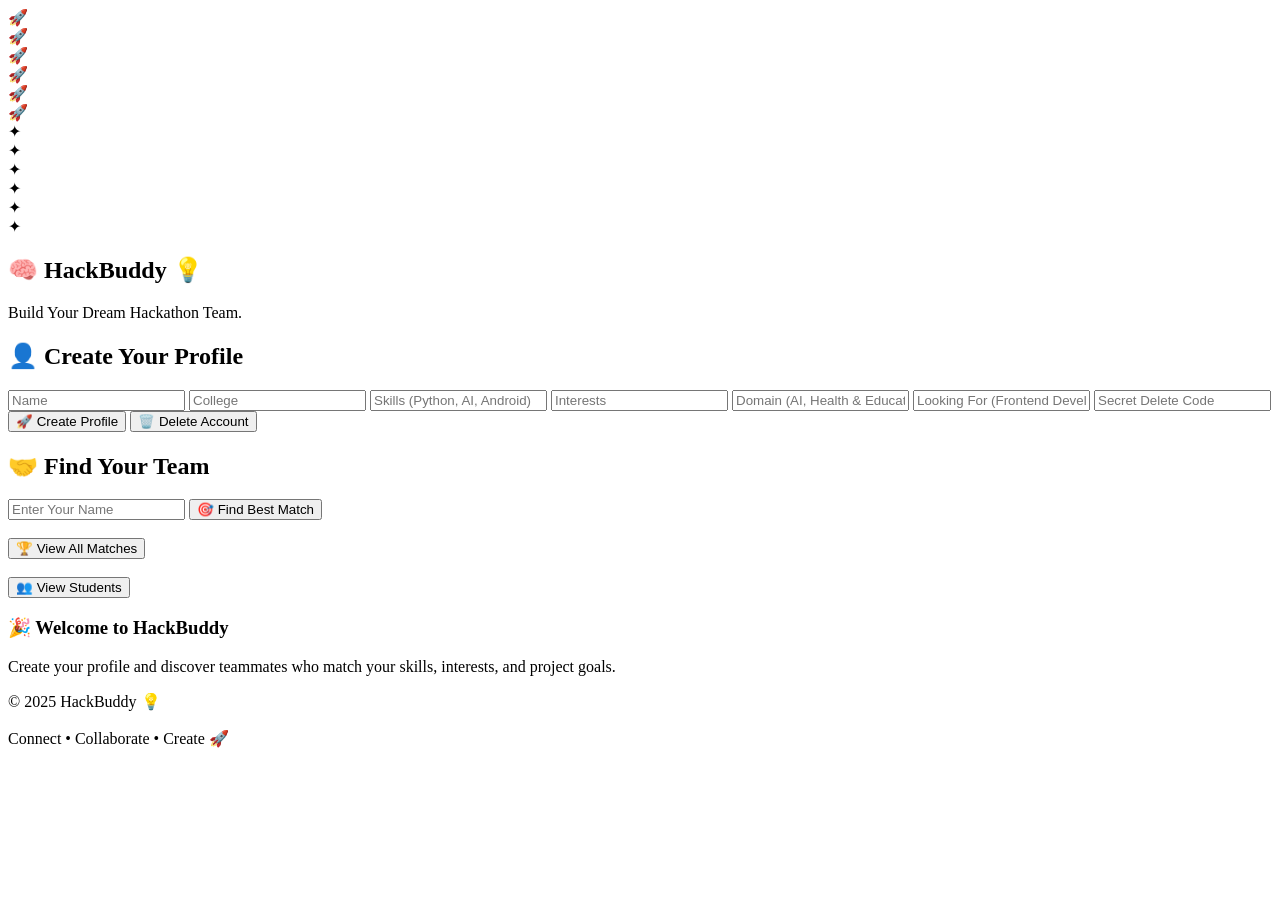
==== frontend/index.html @ 85be6385 "Fixed delete code registration" ====
<!DOCTYPE html>
<html lang="en">

<head>
    <meta charset="UTF-8">
    <meta name="viewport" content="width=device-width, initial-scale=1.0">
    <title>HackBuddy</title>

    <link rel="stylesheet" href="/static/style.css">
</head>

<body>

    <!-- Background -->

    <div class="background">

        <div class="rocket r1">🚀</div>
        <div class="rocket r2">🚀</div>
        <div class="rocket r3">🚀</div>
        <div class="rocket r4">🚀</div>
        <div class="rocket r5">🚀</div>
        <div class="rocket r6">🚀</div>

        <div class="star s1">✦</div>
        <div class="star s2">✦</div>
        <div class="star s3">✦</div>
        <div class="star s4">✦</div>
        <div class="star s5">✦</div>
        <div class="star s6">✦</div>

    </div>

    <!-- Hero -->

    <section class="hero">

        <h1>🧠 HackBuddy 💡</h1>

        <p>Build Your Dream Hackathon Team.</p>

    </section>

    <!-- Create Profile -->

    <div class="card">

        <h2>👤 Create Your Profile</h2>

        <input
            id="name"
            type="text"
            placeholder="Name">

        <input
            id="college"
            type="text"
            placeholder="College">

        <input
            id="skills"
            type="text"
            placeholder="Skills (Python, AI, Android)">

        <input
            id="interests"
            type="text"
            placeholder="Interests">

        
        <input
            id="domain"
            type="text"
            placeholder="Domain (AI, Health & Education, Environment, Sports)">

        <input
            id="lookingFor"
            type="text"
            placeholder="Looking For (Frontend Developer, UI/UX Designer, AI Engineer)">
        <input
            id="deleteCode"
            type="password"
            placeholder="Secret Delete Code">

        <button onclick="registerUser()">
            🚀 Create Profile
        </button>
        <button type="button" onclick="deleteStudent()">
           🗑️ Delete Account
        </button>

    </div>

    <!-- Find Team -->

    <div class="card">

    <h2>🤝 Find Your Team</h2>

    <input
        id="searchName"
        type="text"
        placeholder="Enter Your Name">

    <button onclick="findMatch()">
        🎯 Find Best Match
    </button>

    <br><br>

    <button onclick="findAllMatches()">
        🏆 View All Matches
    </button>

    <br><br>

    <button onclick="viewStudents()">
        👥 View Students
    </button>
    
</div>

    <!-- Results -->

    <div id="results">

        <div class="result-box">

            <h3>🎉 Welcome to HackBuddy</h3>

            <p>
                Create your profile and discover
                teammates who match your skills,
                interests, and project goals.
            </p>

        </div>

    </div>

    <!-- Footer -->

    <footer>

        © 2025 HackBuddy 💡

        <br><br>

        Connect • Collaborate • Create 🚀

    </footer>

    <script src="/static/script.js"></script>

</body>

</html>
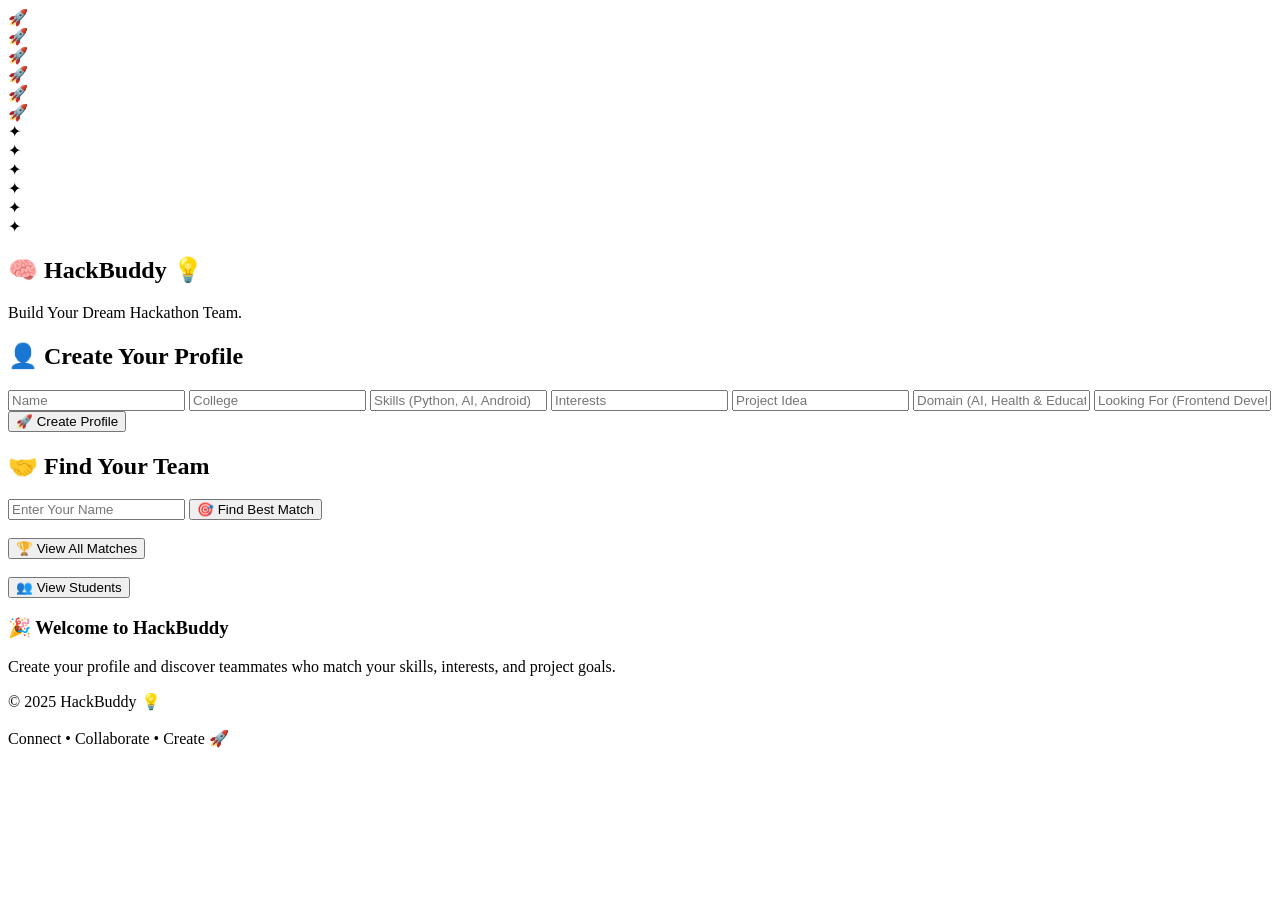
==== commit 922ede30: "Rollback to stable version" ====
--- a/frontend/index.html
+++ b/frontend/index.html
@@ -67,7 +67,11 @@
             type="text"
             placeholder="Interests">
 
-        
+        <input
+            id="projectIdea"
+            type="text"
+            placeholder="Project Idea">
+
         <input
             id="domain"
             type="text"
@@ -77,16 +81,9 @@
             id="lookingFor"
             type="text"
             placeholder="Looking For (Frontend Developer, UI/UX Designer, AI Engineer)">
-        <input
-            id="deleteCode"
-            type="password"
-            placeholder="Secret Delete Code">
 
         <button onclick="registerUser()">
             🚀 Create Profile
-        </button>
-        <button type="button" onclick="deleteStudent()">
-           🗑️ Delete Account
         </button>
 
     </div>
@@ -95,30 +92,30 @@
 
     <div class="card">
 
-    <h2>🤝 Find Your Team</h2>
+        <h2>🤝 Find Your Team</h2>
 
-    <input
-        id="searchName"
-        type="text"
-        placeholder="Enter Your Name">
+        <input
+            id="searchName"
+            type="text"
+            placeholder="Enter Your Name">
 
-    <button onclick="findMatch()">
-        🎯 Find Best Match
-    </button>
+        <button onclick="findMatch()">
+            🎯 Find Best Match
+        </button>
 
-    <br><br>
+        <br><br>
 
-    <button onclick="findAllMatches()">
-        🏆 View All Matches
-    </button>
+        <button onclick="findAllMatches()">
+            🏆 View All Matches
+        </button>
 
-    <br><br>
+        <br><br>
 
-    <button onclick="viewStudents()">
-        👥 View Students
-    </button>
-    
-</div>
+        <button onclick="viewStudents()">
+            👥 View Students
+        </button>
+
+    </div>
 
     <!-- Results -->
 
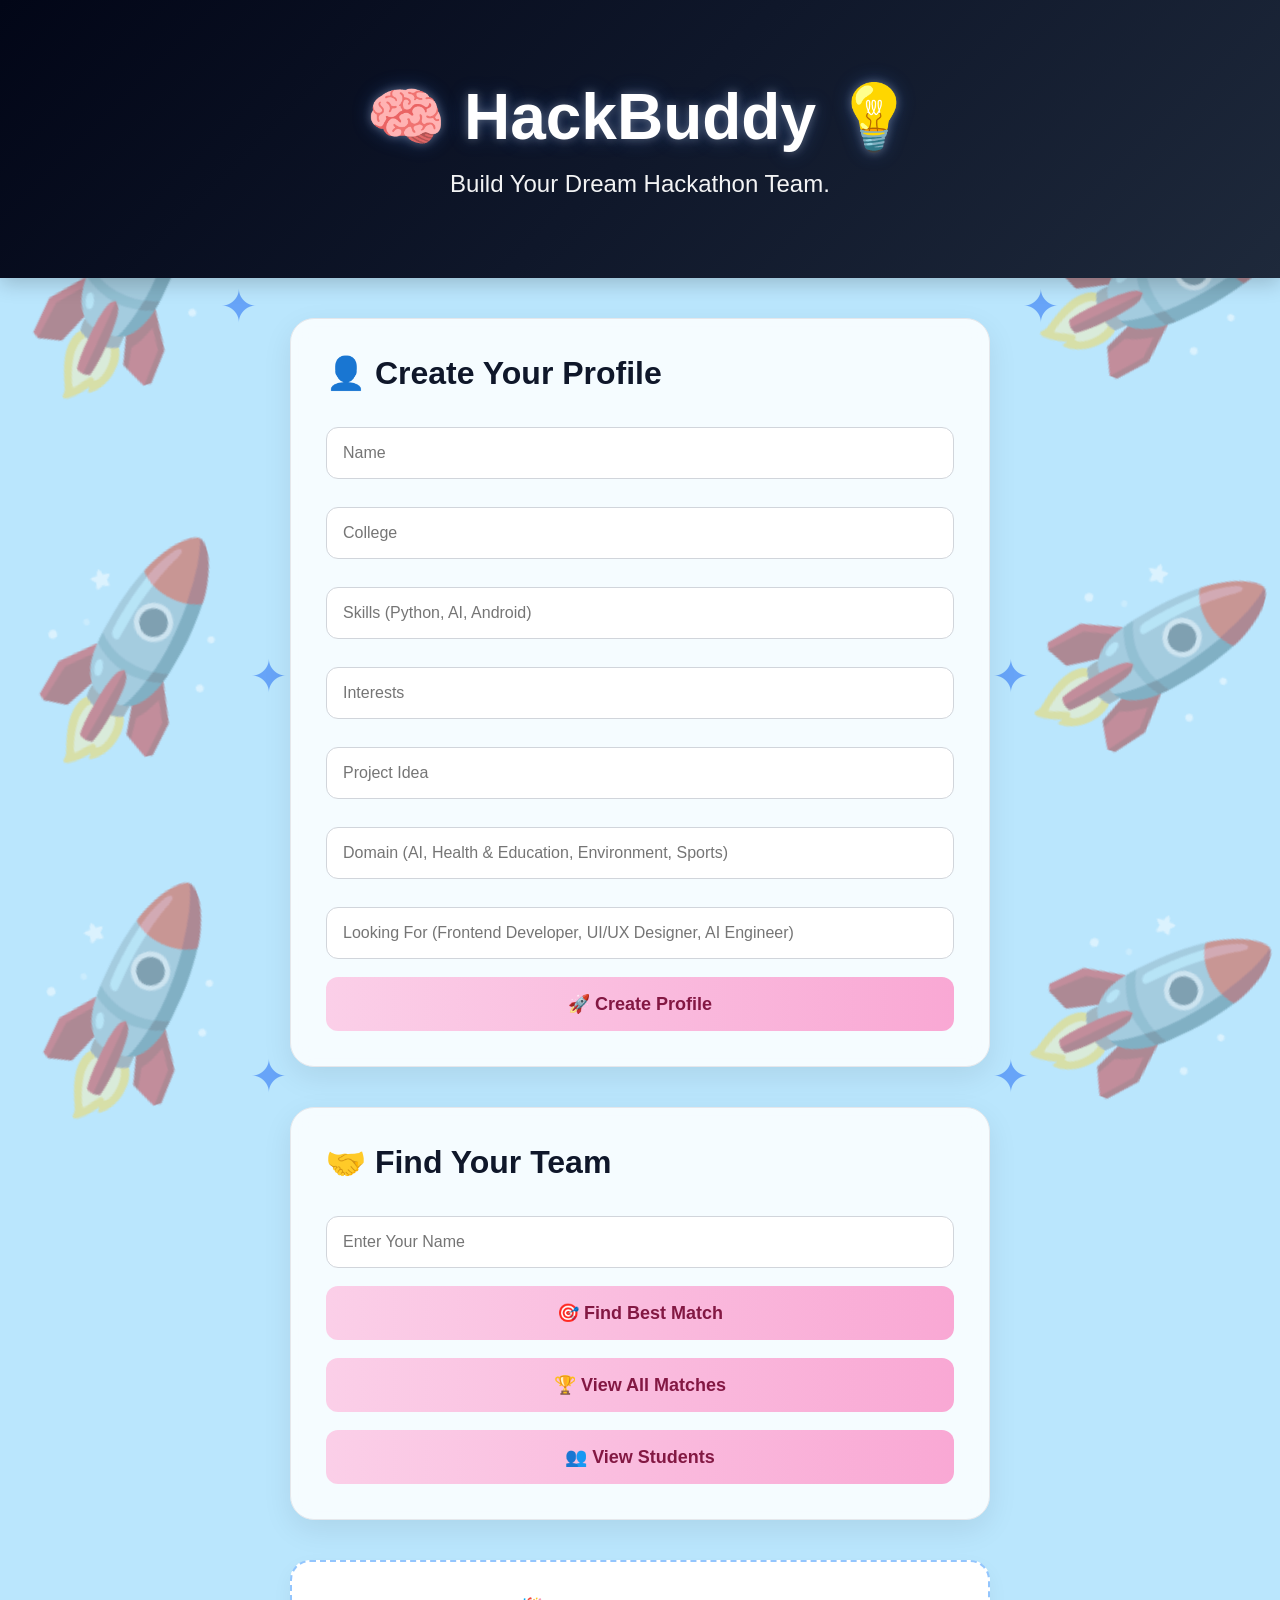
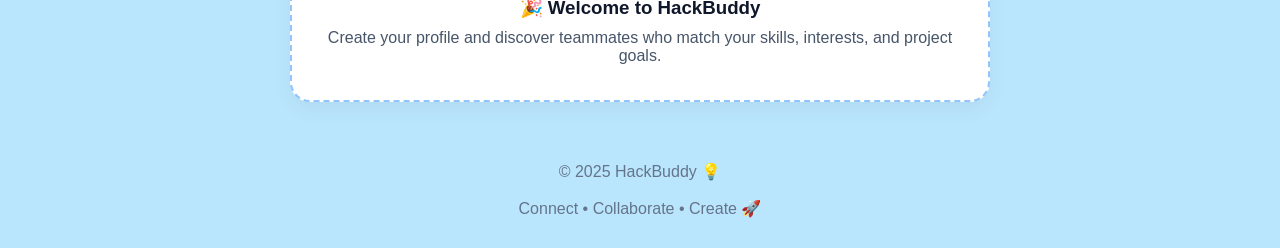
==== commit 888a32a1: "fixed static lines" ====
--- a/frontend/index.html
+++ b/frontend/index.html
@@ -6,10 +6,11 @@
     <meta name="viewport" content="width=device-width, initial-scale=1.0">
     <title>HackBuddy</title>
 
-    <link rel="stylesheet" href="/static/style.css">
+    <link rel="stylesheet" href="style.css">
 </head>
 
 <body>
+
 
     <!-- Background -->
 
@@ -147,7 +148,7 @@
 
     </footer>
 
-    <script src="/static/script.js"></script>
+    <script src="script.js"></script>
 
 </body>
 
--- a/frontend/style.css
+++ b/frontend/style.css
@@ -0,0 +1,323 @@
+*{
+    margin:0;
+    padding:0;
+    box-sizing:border-box;
+}
+
+body{
+    font-family:'Segoe UI', sans-serif;
+    background:#bae6fd;
+    min-height:100vh;
+    position:relative;
+    overflow-x:hidden;
+}
+
+/* =======================
+   BACKGROUND
+======================= */
+
+.background{
+    position:fixed;
+    inset:0;
+    z-index:-1;
+    pointer-events:none;
+}
+
+/* Rockets */
+
+.rocket{
+    position:absolute;
+    font-size:180px;
+    opacity:0.48;
+    color:#2563eb;
+}
+
+/* Left Side */
+
+.r1{
+    top:180px;
+    left:10px;
+    transform:rotate(-20deg);
+}
+
+.r3{
+    top:550px;
+    left:20px;
+    transform:rotate(-15deg);
+}
+
+.r5{
+    top:900px;
+    left:20px;
+    transform:rotate(-20deg);
+}
+
+/* Right Side */
+
+.r2{
+    top:180px;
+    right:10px;
+    transform:rotate(20deg);
+}
+
+.r4{
+    top:550px;
+    right:20px;
+    transform:rotate(15deg);
+}
+
+.r6{
+    top:900px;
+    right:20px;
+    transform:rotate(20deg);
+}
+
+/* Stars */
+
+.star{
+    position:absolute;
+    color:#3b82f6;
+    opacity:0.65;
+    font-size:45px;
+}
+
+.s1{
+    top:280px;
+    left:220px;
+}
+
+.s2{
+    top:280px;
+    right:220px;
+}
+
+.s3{
+    top:650px;
+    left:250px;
+}
+
+.s4{
+    top:650px;
+    right:250px;
+}
+
+.s5{
+    top:1050px;
+    left:250px;
+}
+
+.s6{
+    top:1050px;
+    right:250px;
+}
+
+
+/* =======================
+   HERO
+======================= */
+
+.hero{
+    background:linear-gradient(
+        135deg,
+        #020617,
+        #0f172a,
+        #1e293b
+    );
+
+    color:white;
+    text-align:center;
+    padding:80px 20px;
+
+    box-shadow:
+        0 5px 20px rgba(0,0,0,0.2);
+}
+.hero h1{
+    font-size:64px;
+    font-weight:800;
+    margin-bottom:15px;
+
+    text-shadow:
+        0 0 10px rgba(255,255,255,0.3),
+        0 0 20px rgba(59,130,246,0.3);
+}
+
+
+.hero p{
+    font-size:24px;
+    opacity:0.95;
+}
+
+/* =======================
+   CARDS
+======================= */
+
+.card{
+    background:rgba(255,255,255,0.85);
+
+    backdrop-filter:blur(10px);
+
+    width:90%;
+    max-width:700px;
+
+    margin:40px auto;
+
+    padding:35px;
+
+    border-radius:24px;
+
+    box-shadow:
+        0px 10px 30px rgba(0,0,0,0.08);
+
+    border:1px solid #e5e7eb;
+
+    transition:0.3s;
+}
+.card:hover{
+
+    transform:translateY(-5px);
+
+}
+.card h2{
+    color:#0f172a;
+    font-size:32px;
+    margin-bottom:25px;
+}
+
+/* =======================
+   INPUTS
+======================= */
+
+input{
+    width:100%;
+
+    padding:16px;
+
+    margin-top:10px;
+    margin-bottom:18px;
+
+    border:1px solid #d1d5db;
+
+    border-radius:12px;
+
+    font-size:16px;
+
+    transition:0.3s;
+}
+
+input:focus{
+    outline:none;
+
+    border-color:#2563eb;
+
+    box-shadow:
+        0 0 12px rgba(37,99,235,0.25);
+}
+
+/* =======================
+   BUTTONS
+======================= */
+button{
+    width:100%;
+
+    padding:16px;
+
+    border:none;
+
+    border-radius:12px;
+
+    background:linear-gradient(
+        90deg,
+        #fbcfe8,
+        #f9a8d4
+    );
+
+    color:#831843;
+
+    font-size:18px;
+
+    font-weight:600;
+
+    cursor:pointer;
+
+    transition:0.3s;
+}
+
+
+button:hover{
+
+    transform:translateY(-3px);
+
+    box-shadow:
+        0 8px 20px rgba(236,72,153,0.35);
+}
+
+/* =======================
+   RESULTS
+======================= */
+
+#results{
+    width:90%;
+    max-width:700px;
+    margin:30px auto;
+}
+
+.result-box{
+
+    background:white;
+
+    padding:35px;
+
+    border-radius:20px;
+
+    text-align:center;
+
+    border:2px dashed #93c5fd;
+
+    color:#475569;
+
+    box-shadow:
+        0 8px 20px rgba(0,0,0,0.05);
+}
+
+.result-box h3{
+    color:#0f172a;
+    margin-bottom:10px;
+}
+
+/* =======================
+   FOOTER
+======================= */
+
+footer{
+    text-align:center;
+    padding:30px;
+    color:#64748b;
+    font-size:16px;
+}
+
+/* =======================
+   MOBILE
+======================= */
+
+@media(max-width:768px){
+
+    .hero h1{
+        font-size:42px;
+    }
+
+    .hero p{
+        font-size:18px;
+    }
+
+    .card{
+        padding:25px;
+    }
+
+    .card h2{
+        font-size:24px;
+    }
+
+    .rocket{
+        font-size:80px;
+    }
+}
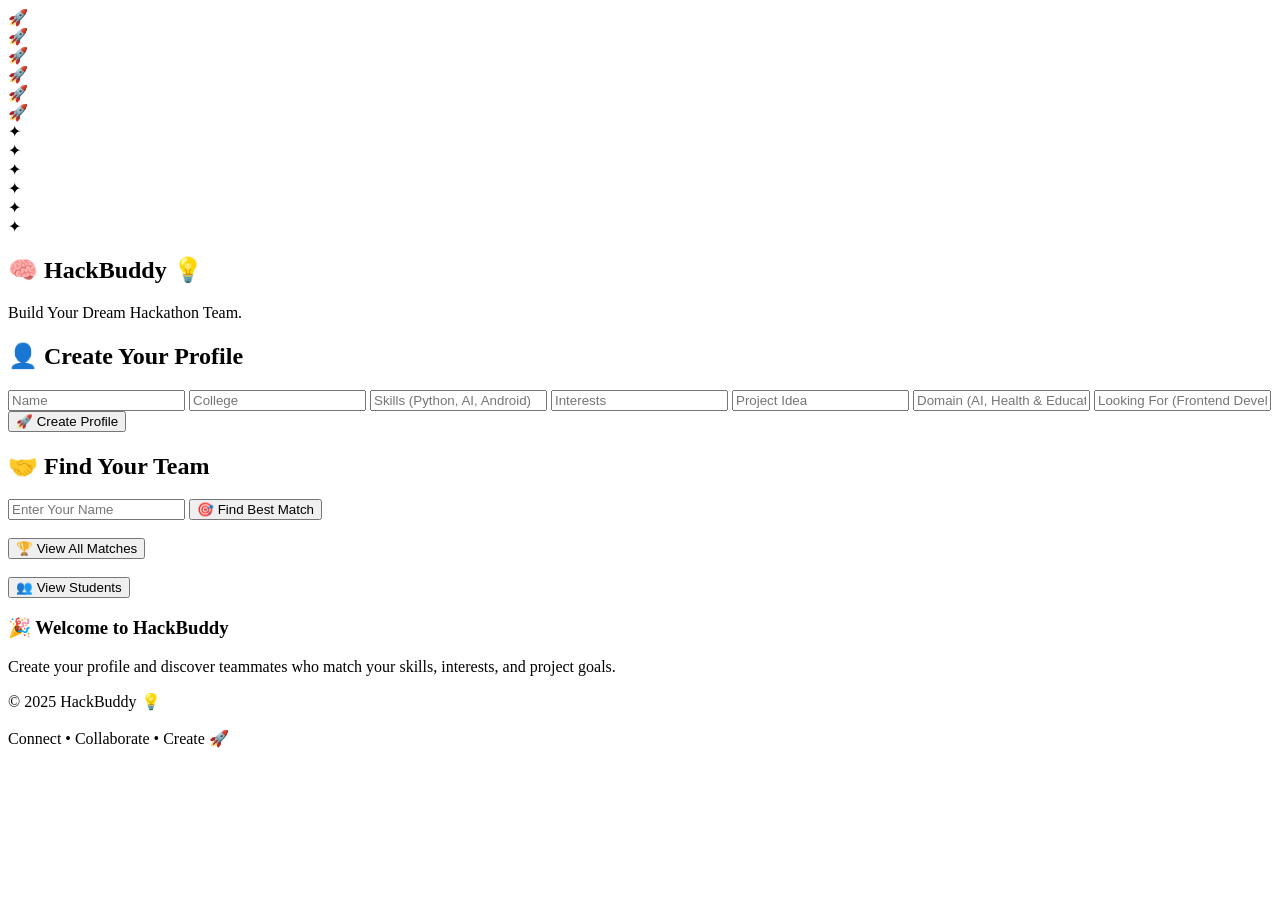
==== commit 2466a002: "fix static paths" ====
--- a/frontend/index.html
+++ b/frontend/index.html
@@ -6,7 +6,7 @@
     <meta name="viewport" content="width=device-width, initial-scale=1.0">
     <title>HackBuddy</title>
 
-    <link rel="stylesheet" href="style.css">
+    <link rel="stylesheet" href="/static/style.css">
 </head>
 
 <body>
@@ -148,7 +148,7 @@
 
     </footer>
 
-    <script src="script.js"></script>
+    <script src="/static/script.js"></script>
 
 </body>
 
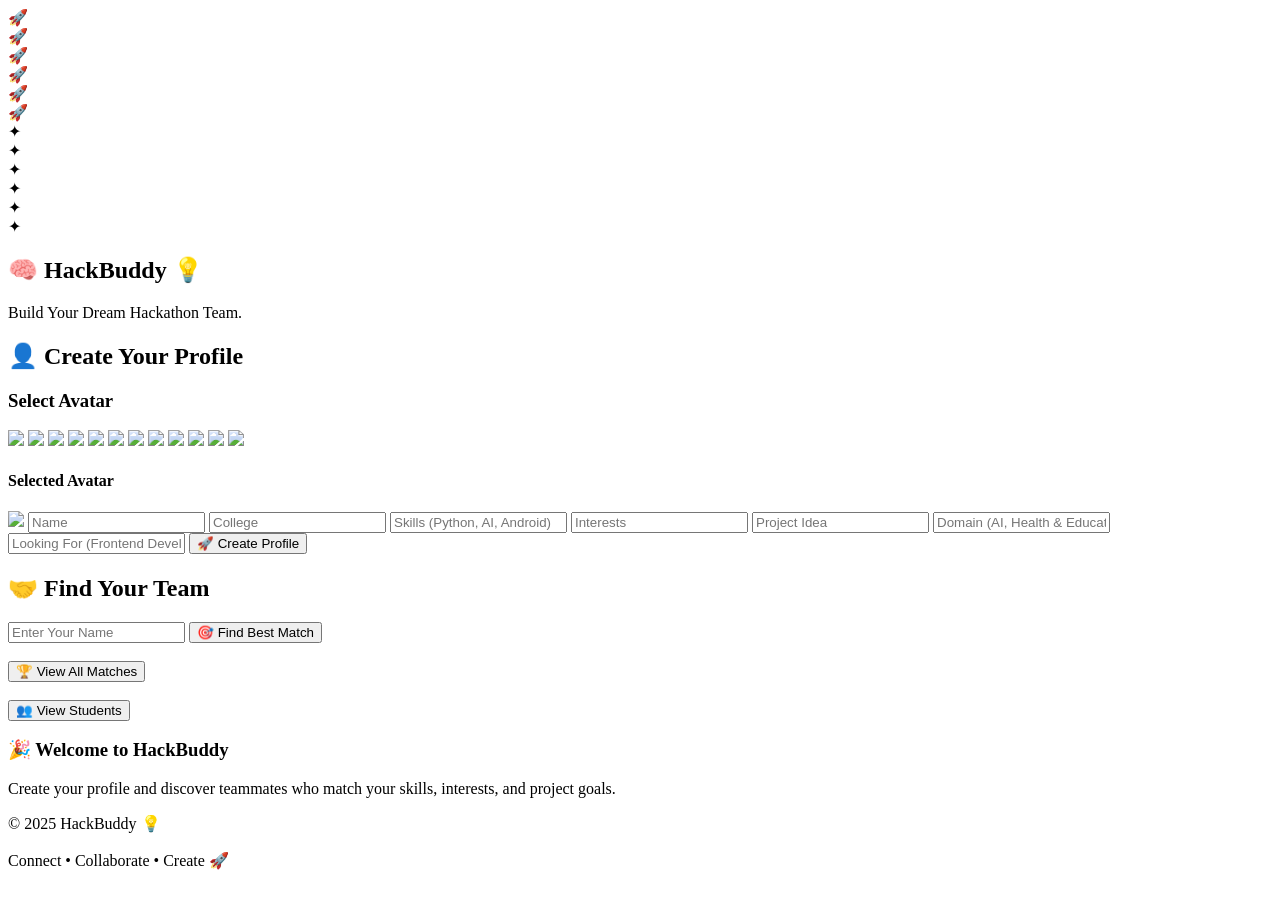
==== commit 09912cab: "Avatar system added" ====
--- a/frontend/index.html
+++ b/frontend/index.html
@@ -48,6 +48,65 @@
 
         <h2>👤 Create Your Profile</h2>
 
+        <h3>Select Avatar</h3>
+
+    <div class="avatar-grid">
+
+    <img src="/static/avatars/avatar1.jpeg"
+         class="avatar-option avatar-selected"
+         onclick="selectAvatar('avatar1.jpeg')">
+
+    <img src="/static/avatars/avatar2.jpeg"
+         class="avatar-option"
+         onclick="selectAvatar('avatar2.jpeg')">
+
+    <img src="/static/avatars/avatar3.jpeg"
+         class="avatar-option"
+         onclick="selectAvatar('avatar3.jpeg')">
+
+    <img src="/static/avatars/avatar4.jpeg"
+         class="avatar-option"
+         onclick="selectAvatar('avatar4.jpeg')">
+
+    <img src="/static/avatars/avatar5.jpeg"
+         class="avatar-option"
+         onclick="selectAvatar('avatar5.jpeg')">
+
+    <img src="/static/avatars/avatar6.jpeg"
+         class="avatar-option"
+         onclick="selectAvatar('avatar6.jpeg')">
+
+    <img src="/static/avatars/avatar7.jpeg"
+         class="avatar-option"
+         onclick="selectAvatar('avatar7.jpeg')">
+
+    <img src="/static/avatars/avatar8.jpeg"
+         class="avatar-option"
+         onclick="selectAvatar('avatar8.jpeg')">
+
+    <img src="/static/avatars/avatar9.jpeg"
+         class="avatar-option"
+         onclick="selectAvatar('avatar9.jpeg')">
+
+    <img src="/static/avatars/avatar10.jpeg"
+         class="avatar-option"
+         onclick="selectAvatar('avatar10.jpeg')">
+
+    <img src="/static/avatars/avatar11.jpeg"
+         class="avatar-option"
+         onclick="selectAvatar('avatar11.jpeg')">
+
+    <img src="/static/avatars/avatar12.jpeg"
+         class="avatar-option"
+         onclick="selectAvatar('avatar12.jpeg')">
+
+</div>    
+        <h4>Selected Avatar</h4>
+        <img
+            id="selectedAvatarPreview"
+            src="/static/avatars/avatar1.jpeg"
+            width="120">
+
         <input
             id="name"
             type="text"
@@ -88,7 +147,7 @@
         </button>
 
     </div>
-
+ 
     <!-- Find Team -->
 
     <div class="card">
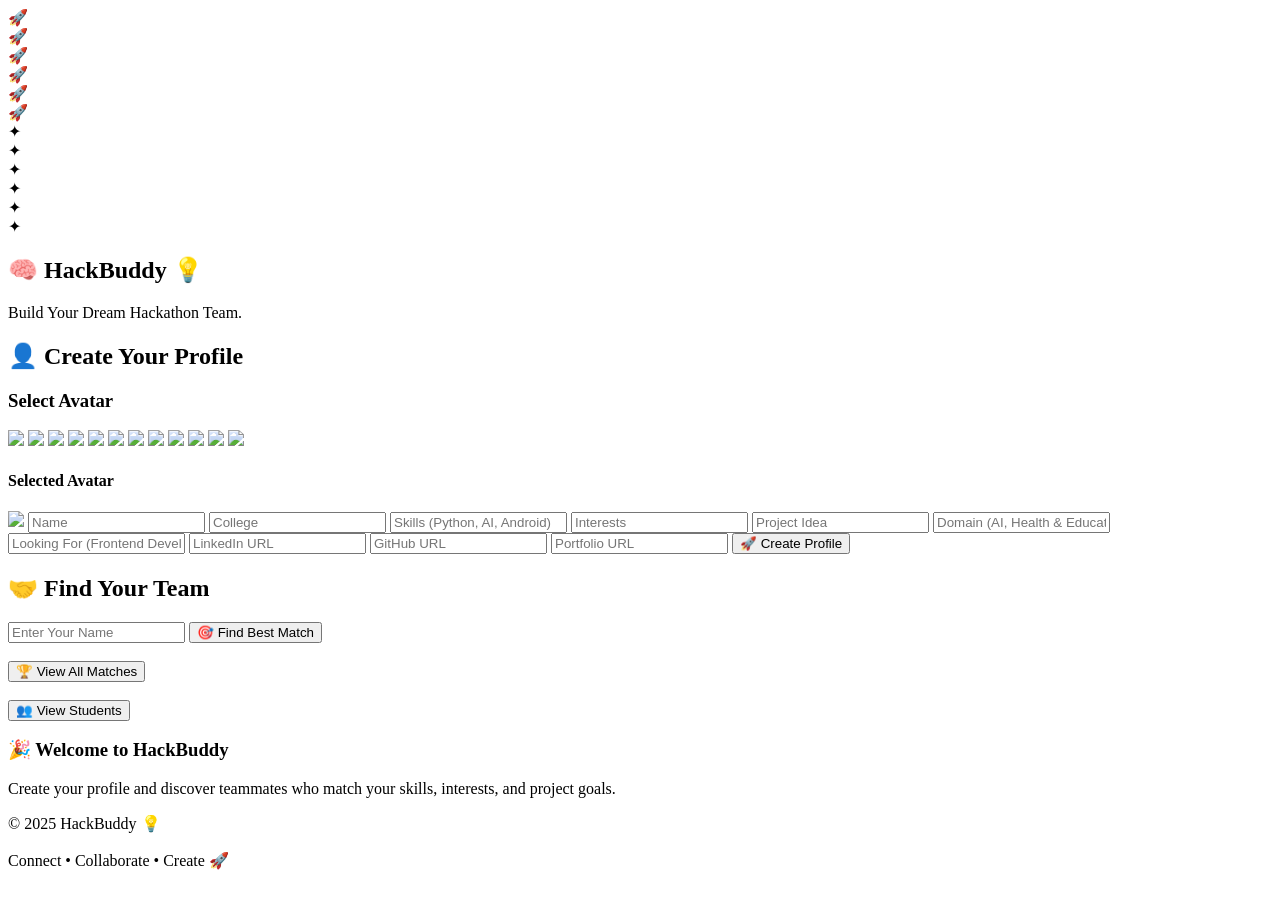
==== commit 681c93d6: "Student cards and match UI updated" ====
--- a/frontend/index.html
+++ b/frontend/index.html
@@ -54,51 +54,51 @@
 
     <img src="/static/avatars/avatar1.jpeg"
          class="avatar-option avatar-selected"
-         onclick="selectAvatar('avatar1.jpeg')">
+         onclick="selectAvatar('avatar1.jpeg', this)">
 
     <img src="/static/avatars/avatar2.jpeg"
          class="avatar-option"
-         onclick="selectAvatar('avatar2.jpeg')">
+         onclick="selectAvatar('avatar2.jpeg', this)">
 
     <img src="/static/avatars/avatar3.jpeg"
          class="avatar-option"
-         onclick="selectAvatar('avatar3.jpeg')">
+         onclick="selectAvatar('avatar3.jpeg', this)">
 
     <img src="/static/avatars/avatar4.jpeg"
          class="avatar-option"
-         onclick="selectAvatar('avatar4.jpeg')">
+         onclick="selectAvatar('avatar4.jpeg', this)">
 
     <img src="/static/avatars/avatar5.jpeg"
          class="avatar-option"
-         onclick="selectAvatar('avatar5.jpeg')">
+         onclick="selectAvatar('avatar5.jpeg', this)">
 
     <img src="/static/avatars/avatar6.jpeg"
          class="avatar-option"
-         onclick="selectAvatar('avatar6.jpeg')">
+         onclick="selectAvatar('avatar6.jpeg', this)">
 
     <img src="/static/avatars/avatar7.jpeg"
          class="avatar-option"
-         onclick="selectAvatar('avatar7.jpeg')">
+         onclick="selectAvatar('avatar7.jpeg', this)">
 
     <img src="/static/avatars/avatar8.jpeg"
          class="avatar-option"
-         onclick="selectAvatar('avatar8.jpeg')">
+         onclick="selectAvatar('avatar8.jpeg', this)">
 
     <img src="/static/avatars/avatar9.jpeg"
          class="avatar-option"
-         onclick="selectAvatar('avatar9.jpeg')">
+         onclick="selectAvatar('avatar9.jpeg', this)">
 
     <img src="/static/avatars/avatar10.jpeg"
          class="avatar-option"
-         onclick="selectAvatar('avatar10.jpeg')">
+         onclick="selectAvatar('avatar10.jpeg', this)">
 
     <img src="/static/avatars/avatar11.jpeg"
          class="avatar-option"
-         onclick="selectAvatar('avatar11.jpeg')">
+         onclick="selectAvatar('avatar11.jpeg', this)">
 
     <img src="/static/avatars/avatar12.jpeg"
          class="avatar-option"
-         onclick="selectAvatar('avatar12.jpeg')">
+         onclick="selectAvatar('avatar12.jpeg', this)">
 
 </div>    
         <h4>Selected Avatar</h4>
@@ -110,17 +110,20 @@
         <input
             id="name"
             type="text"
-            placeholder="Name">
+            placeholder="Name"
+            required>
 
         <input
             id="college"
             type="text"
-            placeholder="College">
+            placeholder="College"
+            required>
 
         <input
             id="skills"
             type="text"
-            placeholder="Skills (Python, AI, Android)">
+            placeholder="Skills (Python, AI, Android)"
+            required>
 
         <input
             id="interests"
@@ -141,7 +144,21 @@
             id="lookingFor"
             type="text"
             placeholder="Looking For (Frontend Developer, UI/UX Designer, AI Engineer)">
-
+        <input
+            id="linkedin"
+            type="text"
+            placeholder="LinkedIn URL">
+        
+        <input
+            id="github"
+            type="text"
+            placeholder="GitHub URL">
+        
+        <input
+            id="portfolio"
+            type="text"
+            placeholder="Portfolio URL">
+    
         <button onclick="registerUser()">
             🚀 Create Profile
         </button>
